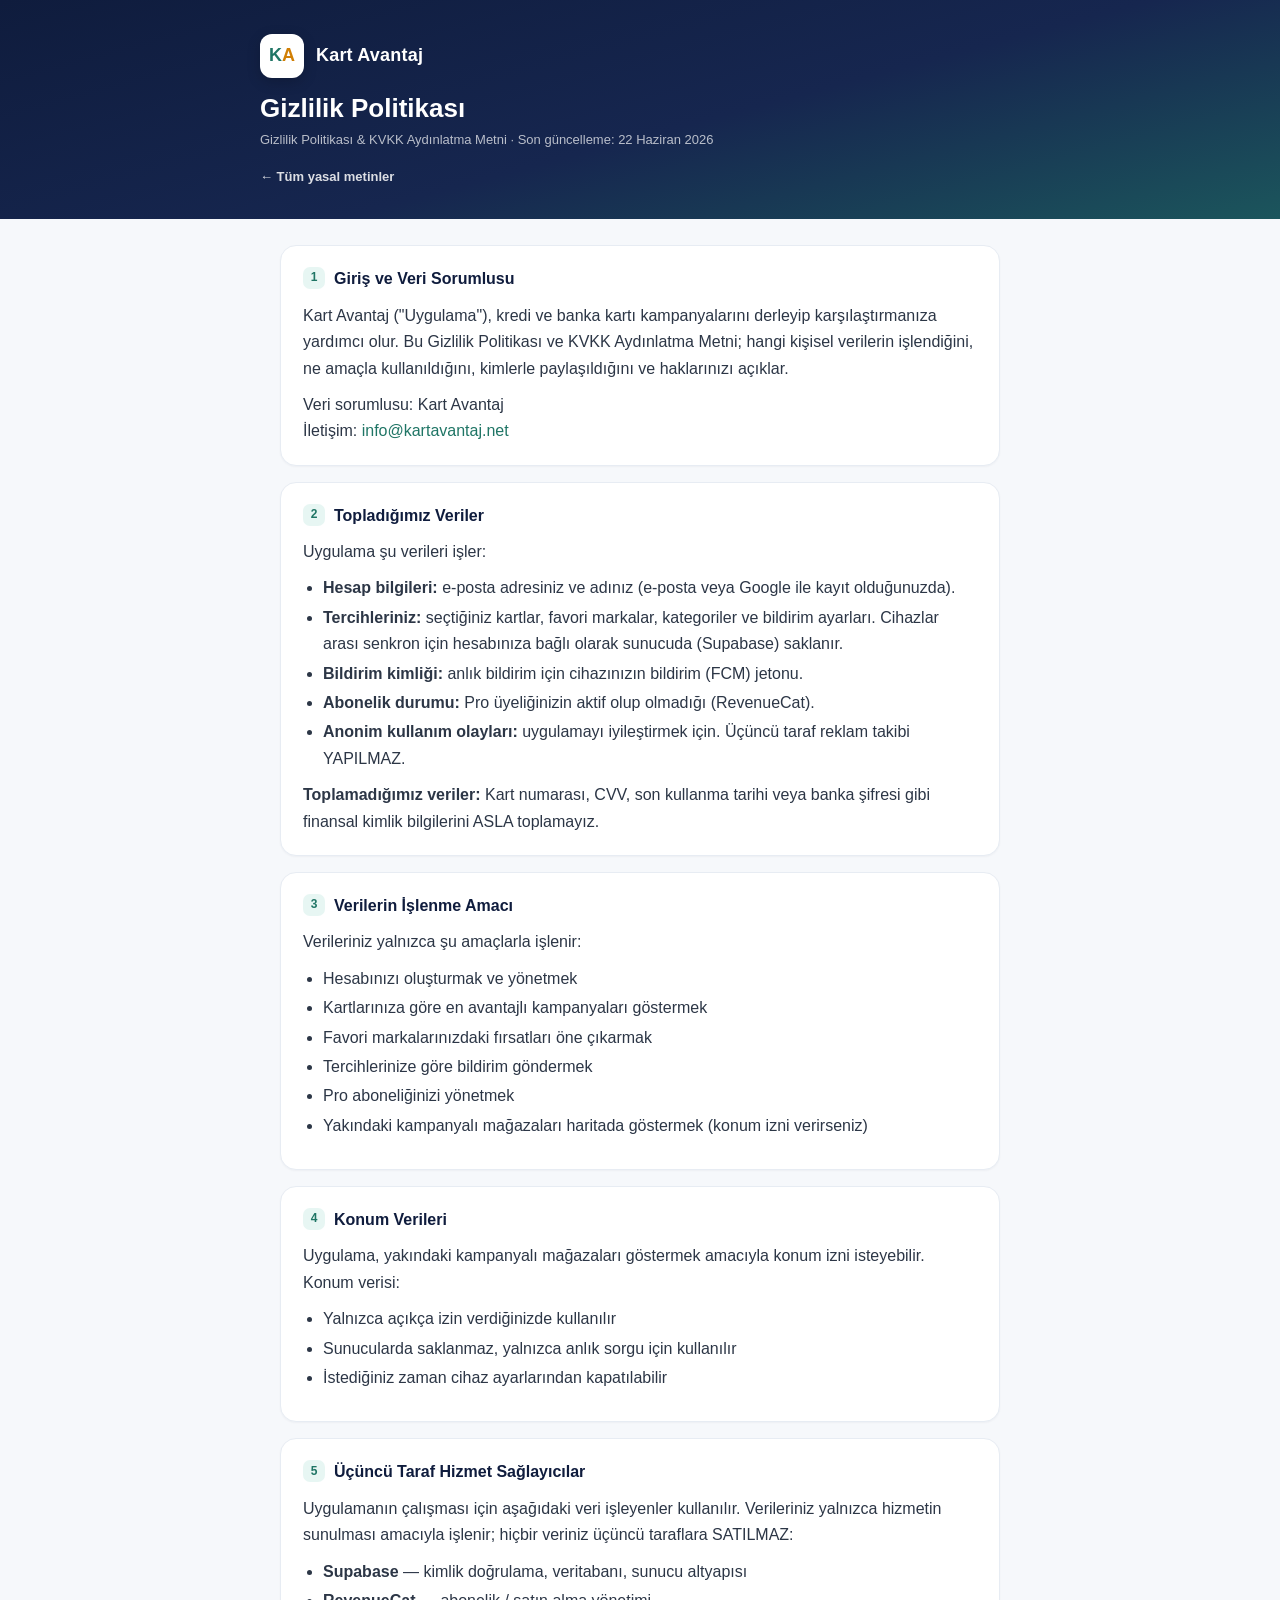
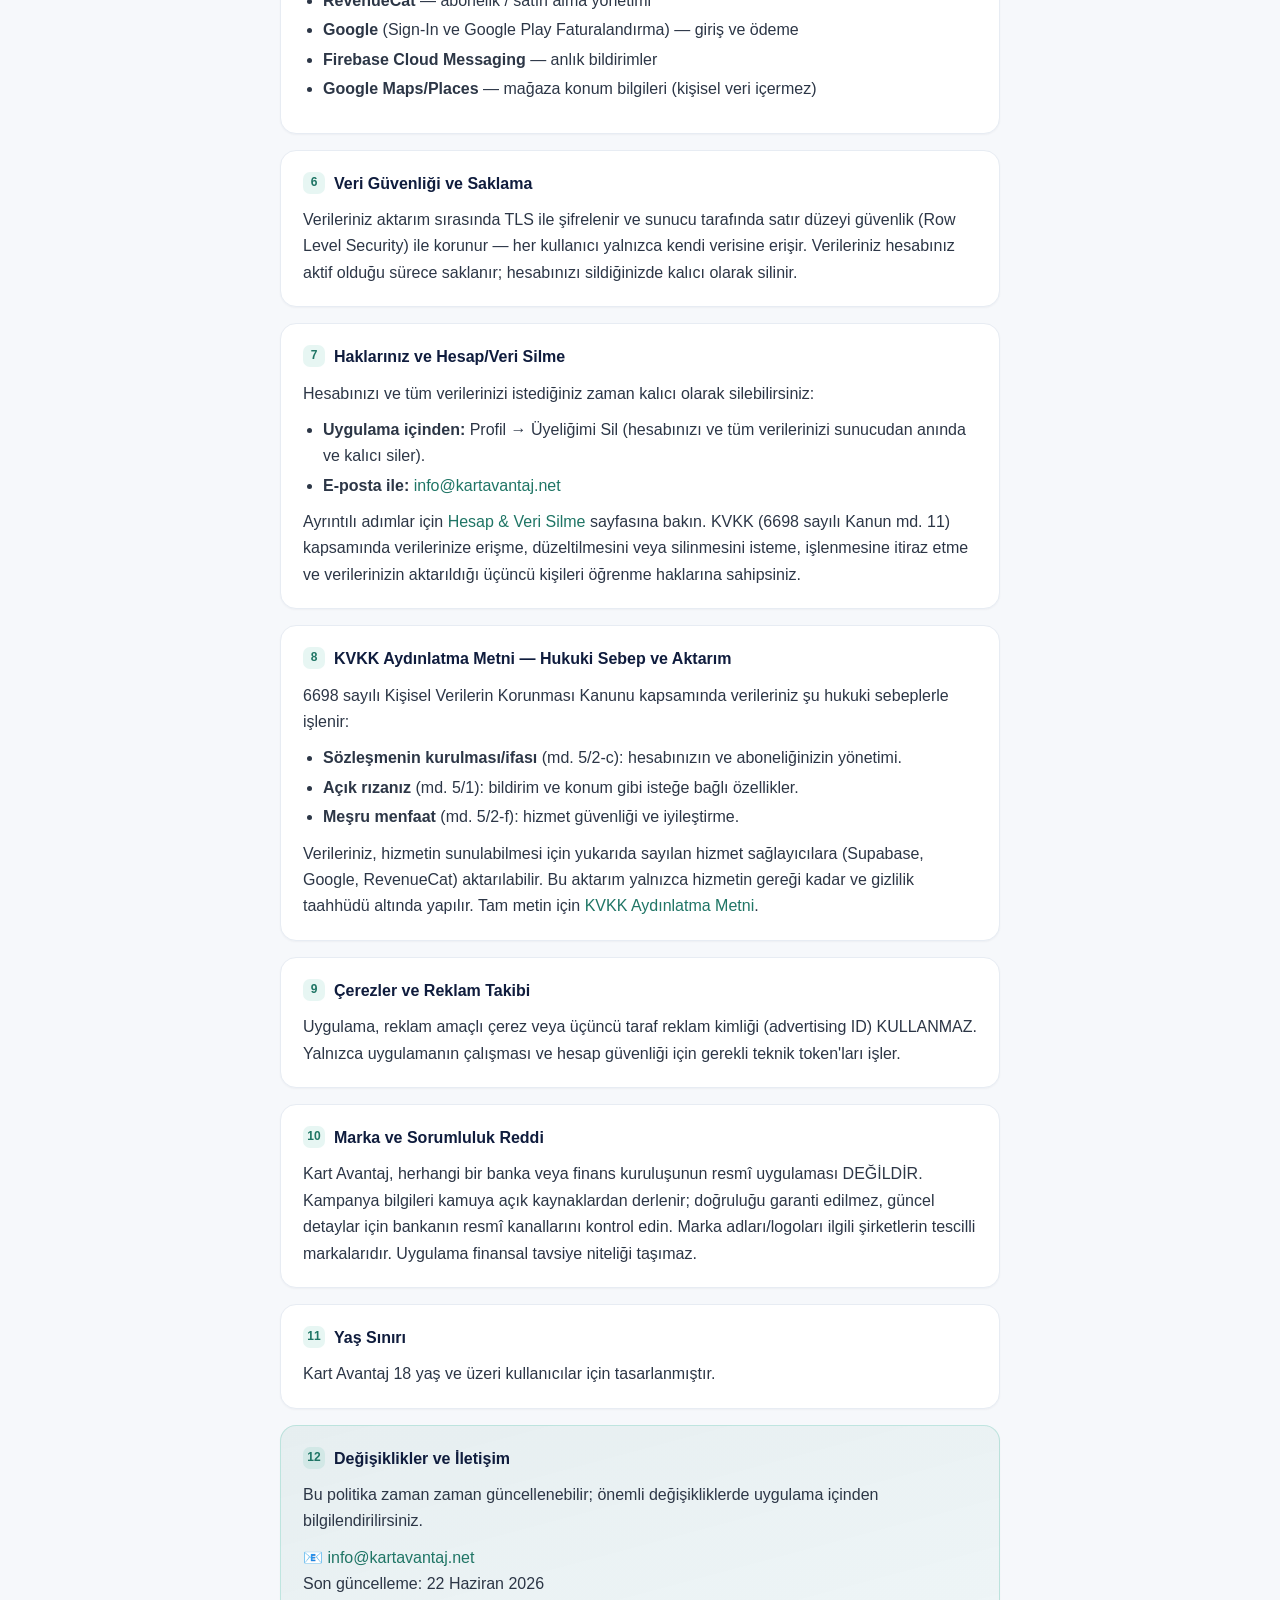
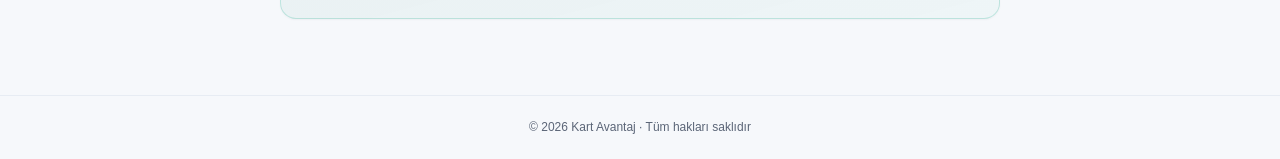
==== gizlilik-politikasi.html @ 38540808 "Kart Avantaj yasal dokumanlar: gizlilik, kullanim kosullari, KVKK, hesap silme Co-Authored-By: Claud" ====
<!doctype html>
<html lang="tr">
<head>
<meta charset="utf-8">
<meta name="viewport" content="width=device-width, initial-scale=1">
<title>Gizlilik Politikası — Kart Avantaj</title>
<meta name="description" content="Kart Avantaj gizlilik politikası: işlenen veriler, amaçlar, üçüncü taraflar, güvenlik ve haklarınız.">
<link rel="stylesheet" href="style.css">
</head>
<body>
<header class="header">
  <div class="wrap">
    <div class="brand"><span class="mark"><b>K</b><i>A</i></span><span class="name">Kart Avantaj</span></div>
    <h1>Gizlilik Politikası</h1>
    <p class="sub">Gizlilik Politikası & KVKK Aydınlatma Metni · Son güncelleme: 22 Haziran 2026</p>
    <a class="back" href="index.html">← Tüm yasal metinler</a>
  </div>
</header>

<div class="container">
  <div class="card"><h2><span class="n">1</span> Giriş ve Veri Sorumlusu</h2>
    <p>Kart Avantaj ("Uygulama"), kredi ve banka kartı kampanyalarını derleyip karşılaştırmanıza yardımcı olur. Bu Gizlilik Politikası ve KVKK Aydınlatma Metni; hangi kişisel verilerin işlendiğini, ne amaçla kullanıldığını, kimlerle paylaşıldığını ve haklarınızı açıklar.</p>
    <p>Veri sorumlusu: Kart Avantaj<br>İletişim: <a href="mailto:info@kartavantaj.net">info@kartavantaj.net</a></p>
  </div>

  <div class="card"><h2><span class="n">2</span> Topladığımız Veriler</h2>
    <p>Uygulama şu verileri işler:</p>
    <ul>
      <li><b>Hesap bilgileri:</b> e-posta adresiniz ve adınız (e-posta veya Google ile kayıt olduğunuzda).</li>
      <li><b>Tercihleriniz:</b> seçtiğiniz kartlar, favori markalar, kategoriler ve bildirim ayarları. Cihazlar arası senkron için hesabınıza bağlı olarak sunucuda (Supabase) saklanır.</li>
      <li><b>Bildirim kimliği:</b> anlık bildirim için cihazınızın bildirim (FCM) jetonu.</li>
      <li><b>Abonelik durumu:</b> Pro üyeliğinizin aktif olup olmadığı (RevenueCat).</li>
      <li><b>Anonim kullanım olayları:</b> uygulamayı iyileştirmek için. Üçüncü taraf reklam takibi YAPILMAZ.</li>
    </ul>
    <p><b>Toplamadığımız veriler:</b> Kart numarası, CVV, son kullanma tarihi veya banka şifresi gibi finansal kimlik bilgilerini ASLA toplamayız.</p>
  </div>

  <div class="card"><h2><span class="n">3</span> Verilerin İşlenme Amacı</h2>
    <p>Verileriniz yalnızca şu amaçlarla işlenir:</p>
    <ul>
      <li>Hesabınızı oluşturmak ve yönetmek</li>
      <li>Kartlarınıza göre en avantajlı kampanyaları göstermek</li>
      <li>Favori markalarınızdaki fırsatları öne çıkarmak</li>
      <li>Tercihlerinize göre bildirim göndermek</li>
      <li>Pro aboneliğinizi yönetmek</li>
      <li>Yakındaki kampanyalı mağazaları haritada göstermek (konum izni verirseniz)</li>
    </ul>
  </div>

  <div class="card"><h2><span class="n">4</span> Konum Verileri</h2>
    <p>Uygulama, yakındaki kampanyalı mağazaları göstermek amacıyla konum izni isteyebilir. Konum verisi:</p>
    <ul>
      <li>Yalnızca açıkça izin verdiğinizde kullanılır</li>
      <li>Sunucularda saklanmaz, yalnızca anlık sorgu için kullanılır</li>
      <li>İstediğiniz zaman cihaz ayarlarından kapatılabilir</li>
    </ul>
  </div>

  <div class="card"><h2><span class="n">5</span> Üçüncü Taraf Hizmet Sağlayıcılar</h2>
    <p>Uygulamanın çalışması için aşağıdaki veri işleyenler kullanılır. Verileriniz yalnızca hizmetin sunulması amacıyla işlenir; hiçbir veriniz üçüncü taraflara SATILMAZ:</p>
    <ul>
      <li><b>Supabase</b> — kimlik doğrulama, veritabanı, sunucu altyapısı</li>
      <li><b>RevenueCat</b> — abonelik / satın alma yönetimi</li>
      <li><b>Google</b> (Sign-In ve Google Play Faturalandırma) — giriş ve ödeme</li>
      <li><b>Firebase Cloud Messaging</b> — anlık bildirimler</li>
      <li><b>Google Maps/Places</b> — mağaza konum bilgileri (kişisel veri içermez)</li>
    </ul>
  </div>

  <div class="card"><h2><span class="n">6</span> Veri Güvenliği ve Saklama</h2>
    <p>Verileriniz aktarım sırasında TLS ile şifrelenir ve sunucu tarafında satır düzeyi güvenlik (Row Level Security) ile korunur — her kullanıcı yalnızca kendi verisine erişir. Verileriniz hesabınız aktif olduğu sürece saklanır; hesabınızı sildiğinizde kalıcı olarak silinir.</p>
  </div>

  <div class="card"><h2><span class="n">7</span> Haklarınız ve Hesap/Veri Silme</h2>
    <p>Hesabınızı ve tüm verilerinizi istediğiniz zaman kalıcı olarak silebilirsiniz:</p>
    <ul>
      <li><b>Uygulama içinden:</b> Profil → Üyeliğimi Sil (hesabınızı ve tüm verilerinizi sunucudan anında ve kalıcı siler).</li>
      <li><b>E-posta ile:</b> <a href="mailto:info@kartavantaj.net">info@kartavantaj.net</a></li>
    </ul>
    <p>Ayrıntılı adımlar için <a href="hesap-silme.html">Hesap &amp; Veri Silme</a> sayfasına bakın. KVKK (6698 sayılı Kanun md. 11) kapsamında verilerinize erişme, düzeltilmesini veya silinmesini isteme, işlenmesine itiraz etme ve verilerinizin aktarıldığı üçüncü kişileri öğrenme haklarına sahipsiniz.</p>
  </div>

  <div class="card"><h2><span class="n">8</span> KVKK Aydınlatma Metni — Hukuki Sebep ve Aktarım</h2>
    <p>6698 sayılı Kişisel Verilerin Korunması Kanunu kapsamında verileriniz şu hukuki sebeplerle işlenir:</p>
    <ul>
      <li><b>Sözleşmenin kurulması/ifası</b> (md. 5/2-c): hesabınızın ve aboneliğinizin yönetimi.</li>
      <li><b>Açık rızanız</b> (md. 5/1): bildirim ve konum gibi isteğe bağlı özellikler.</li>
      <li><b>Meşru menfaat</b> (md. 5/2-f): hizmet güvenliği ve iyileştirme.</li>
    </ul>
    <p>Verileriniz, hizmetin sunulabilmesi için yukarıda sayılan hizmet sağlayıcılara (Supabase, Google, RevenueCat) aktarılabilir. Bu aktarım yalnızca hizmetin gereği kadar ve gizlilik taahhüdü altında yapılır. Tam metin için <a href="kvkk-aydinlatma.html">KVKK Aydınlatma Metni</a>.</p>
  </div>

  <div class="card"><h2><span class="n">9</span> Çerezler ve Reklam Takibi</h2>
    <p>Uygulama, reklam amaçlı çerez veya üçüncü taraf reklam kimliği (advertising ID) KULLANMAZ. Yalnızca uygulamanın çalışması ve hesap güvenliği için gerekli teknik token'ları işler.</p>
  </div>

  <div class="card"><h2><span class="n">10</span> Marka ve Sorumluluk Reddi</h2>
    <p>Kart Avantaj, herhangi bir banka veya finans kuruluşunun resmî uygulaması DEĞİLDİR. Kampanya bilgileri kamuya açık kaynaklardan derlenir; doğruluğu garanti edilmez, güncel detaylar için bankanın resmî kanallarını kontrol edin. Marka adları/logoları ilgili şirketlerin tescilli markalarıdır. Uygulama finansal tavsiye niteliği taşımaz.</p>
  </div>

  <div class="card"><h2><span class="n">11</span> Yaş Sınırı</h2>
    <p>Kart Avantaj 18 yaş ve üzeri kullanıcılar için tasarlanmıştır.</p>
  </div>

  <div class="card contact"><h2><span class="n">12</span> Değişiklikler ve İletişim</h2>
    <p>Bu politika zaman zaman güncellenebilir; önemli değişikliklerde uygulama içinden bilgilendirilirsiniz.</p>
    <p>📧 <a href="mailto:info@kartavantaj.net">info@kartavantaj.net</a><br>Son güncelleme: 22 Haziran 2026</p>
  </div>
</div>

<div class="footer">© 2026 Kart Avantaj · Tüm hakları saklıdır</div>
</body>
</html>
---- style.css ----
:root{
  --navy:#0F1C3D; --navy2:#16264f; --teal:#1F7565; --teal2:#36B89A;
  --gold:#F4C24A; --gold2:#D17F05; --ink:#1b2330; --muted:#5b6577;
  --bg:#f6f8fb; --card:#ffffff; --line:#e7ecf3;
}
*{box-sizing:border-box}
html{-webkit-text-size-adjust:100%}
body{
  margin:0; font-family:-apple-system,BlinkMacSystemFont,"Segoe UI",Roboto,Helvetica,Arial,sans-serif;
  color:var(--ink); background:var(--bg); line-height:1.65; font-size:16px;
}
a{color:var(--teal); text-decoration:none}
a:hover{text-decoration:underline}
.header{
  background:linear-gradient(165deg,var(--navy) 0%,var(--navy2) 55%,var(--teal) 130%);
  color:#fff; padding:34px 20px 30px;
}
.header .wrap{max-width:760px; margin:0 auto}
.brand{display:flex; align-items:center; gap:12px; margin-bottom:14px}
.brand .mark{
  width:44px; height:44px; border-radius:12px; background:#fff; color:var(--navy);
  display:flex; align-items:center; justify-content:center; font-weight:800; font-size:18px;
  box-shadow:0 4px 14px rgba(0,0,0,.18);
}
.brand .mark b{color:var(--teal)} .brand .mark i{color:var(--gold2); font-style:normal}
.brand .name{font-weight:800; font-size:18px; letter-spacing:.2px}
.header h1{margin:6px 0 4px; font-size:26px; line-height:1.25; font-weight:800}
.header .sub{color:rgba(255,255,255,.7); font-size:13px; margin:0}
.back{display:inline-block; margin-top:16px; color:rgba(255,255,255,.85); font-size:13px; font-weight:600}
.container{max-width:760px; margin:0 auto; padding:26px 20px 60px}
.card{
  background:var(--card); border:1px solid var(--line); border-radius:16px;
  padding:20px 22px; margin-bottom:16px; box-shadow:0 1px 2px rgba(16,28,61,.04);
}
.card h2{
  font-size:16px; margin:0 0 10px; color:var(--navy); display:flex; gap:9px; align-items:flex-start;
}
.card h2 .n{
  flex:0 0 auto; width:22px; height:22px; border-radius:7px; background:rgba(54,184,154,.12);
  color:var(--teal); font-size:12px; font-weight:800; display:flex; align-items:center; justify-content:center; margin-top:1px;
}
.card p{margin:0 0 10px; color:#2c3646; white-space:pre-line}
.card p:last-child{margin-bottom:0}
.card ul{margin:6px 0 10px; padding-left:20px} .card li{margin:3px 0; color:#2c3646}
.lede{color:var(--muted); font-size:14px; margin:-4px 0 18px}
.index-grid{display:grid; gap:12px; grid-template-columns:1fr}
@media(min-width:560px){.index-grid{grid-template-columns:1fr 1fr}}
.tile{
  display:block; background:var(--card); border:1px solid var(--line); border-radius:16px;
  padding:18px 18px; transition:transform .12s ease,box-shadow .12s ease; color:inherit;
}
.tile:hover{transform:translateY(-2px); box-shadow:0 8px 22px rgba(16,28,61,.10); text-decoration:none}
.tile .t{font-weight:800; color:var(--navy); font-size:15px; margin-bottom:4px}
.tile .d{color:var(--muted); font-size:13px}
.pill{display:inline-block; background:rgba(244,194,74,.16); color:var(--gold2); font-weight:700;
  font-size:12px; padding:3px 10px; border-radius:999px; margin-bottom:14px}
.footer{border-top:1px solid var(--line); text-align:center; color:var(--muted); font-size:12px; padding:22px}
.contact{background:linear-gradient(165deg,rgba(31,117,101,.07),rgba(54,184,154,.04));
  border-color:rgba(54,184,154,.25)}
code{background:#eef2f7; padding:2px 6px; border-radius:6px; font-size:13px}
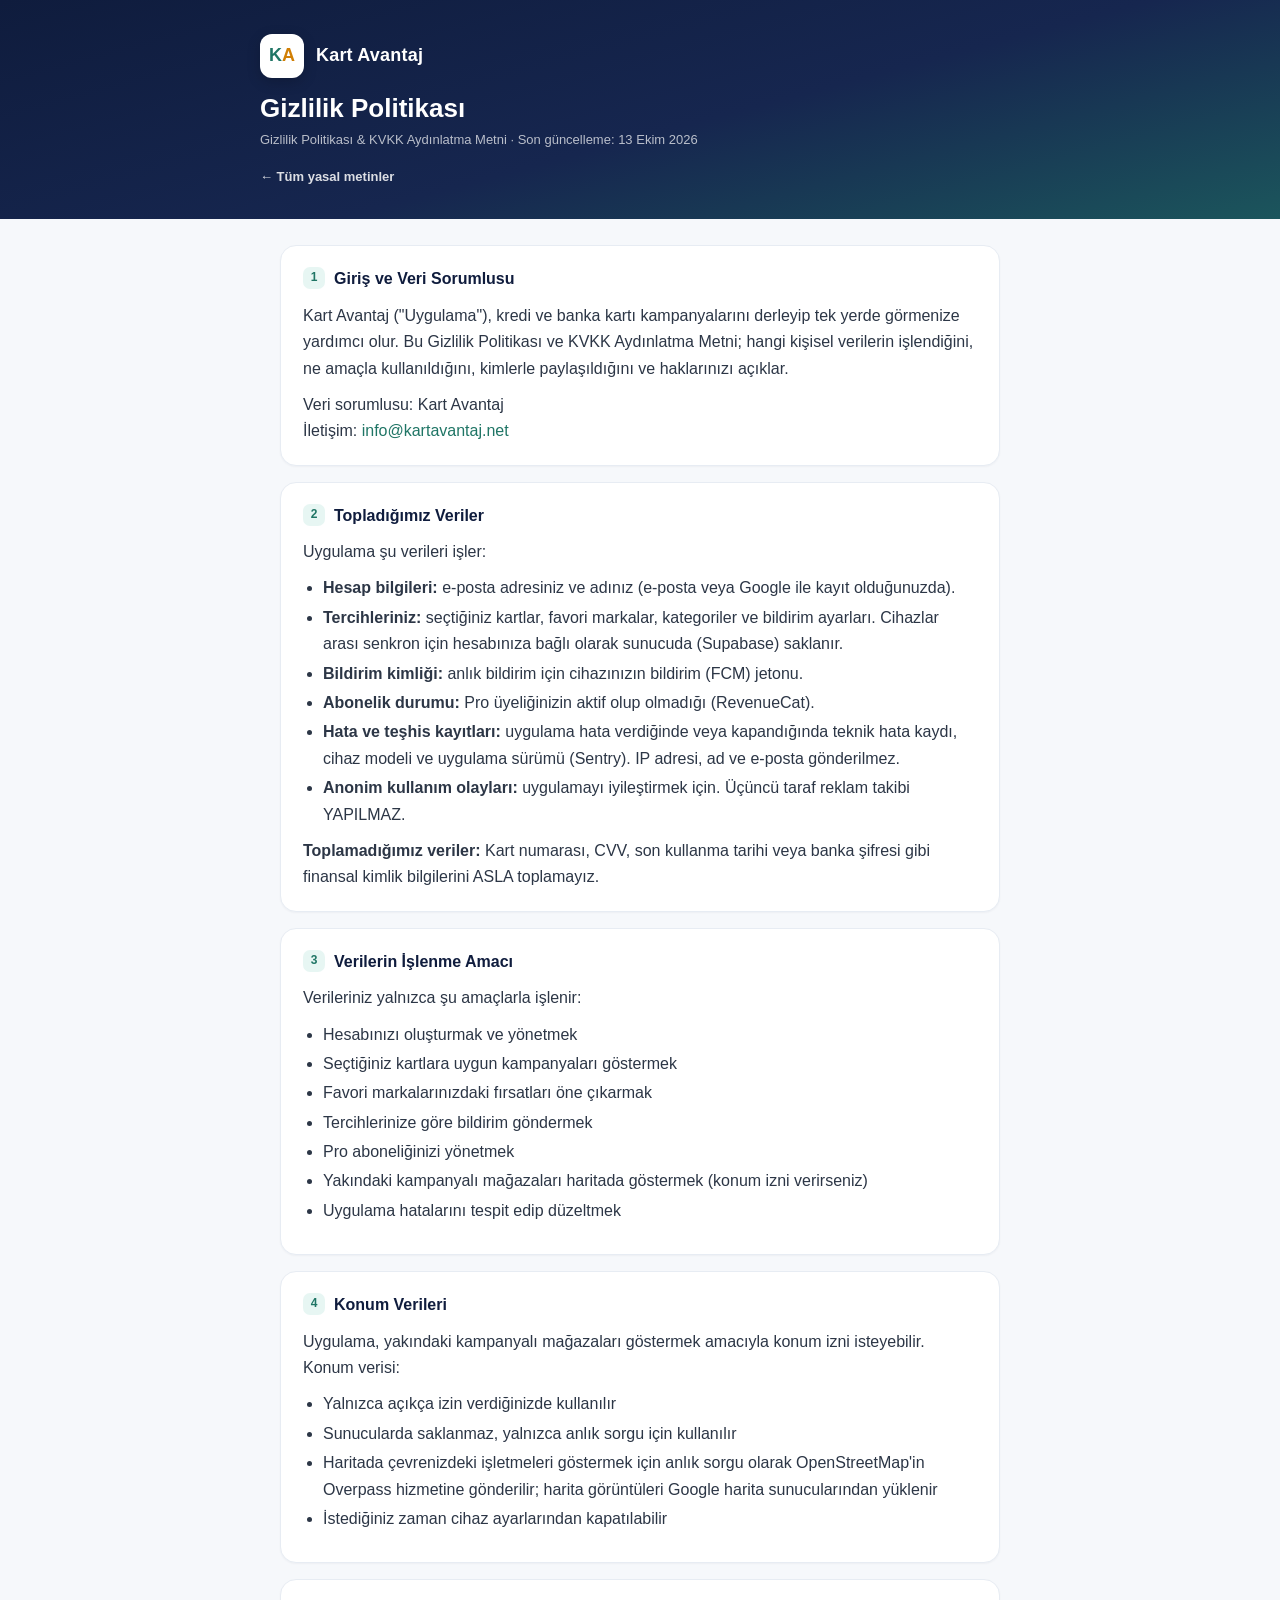
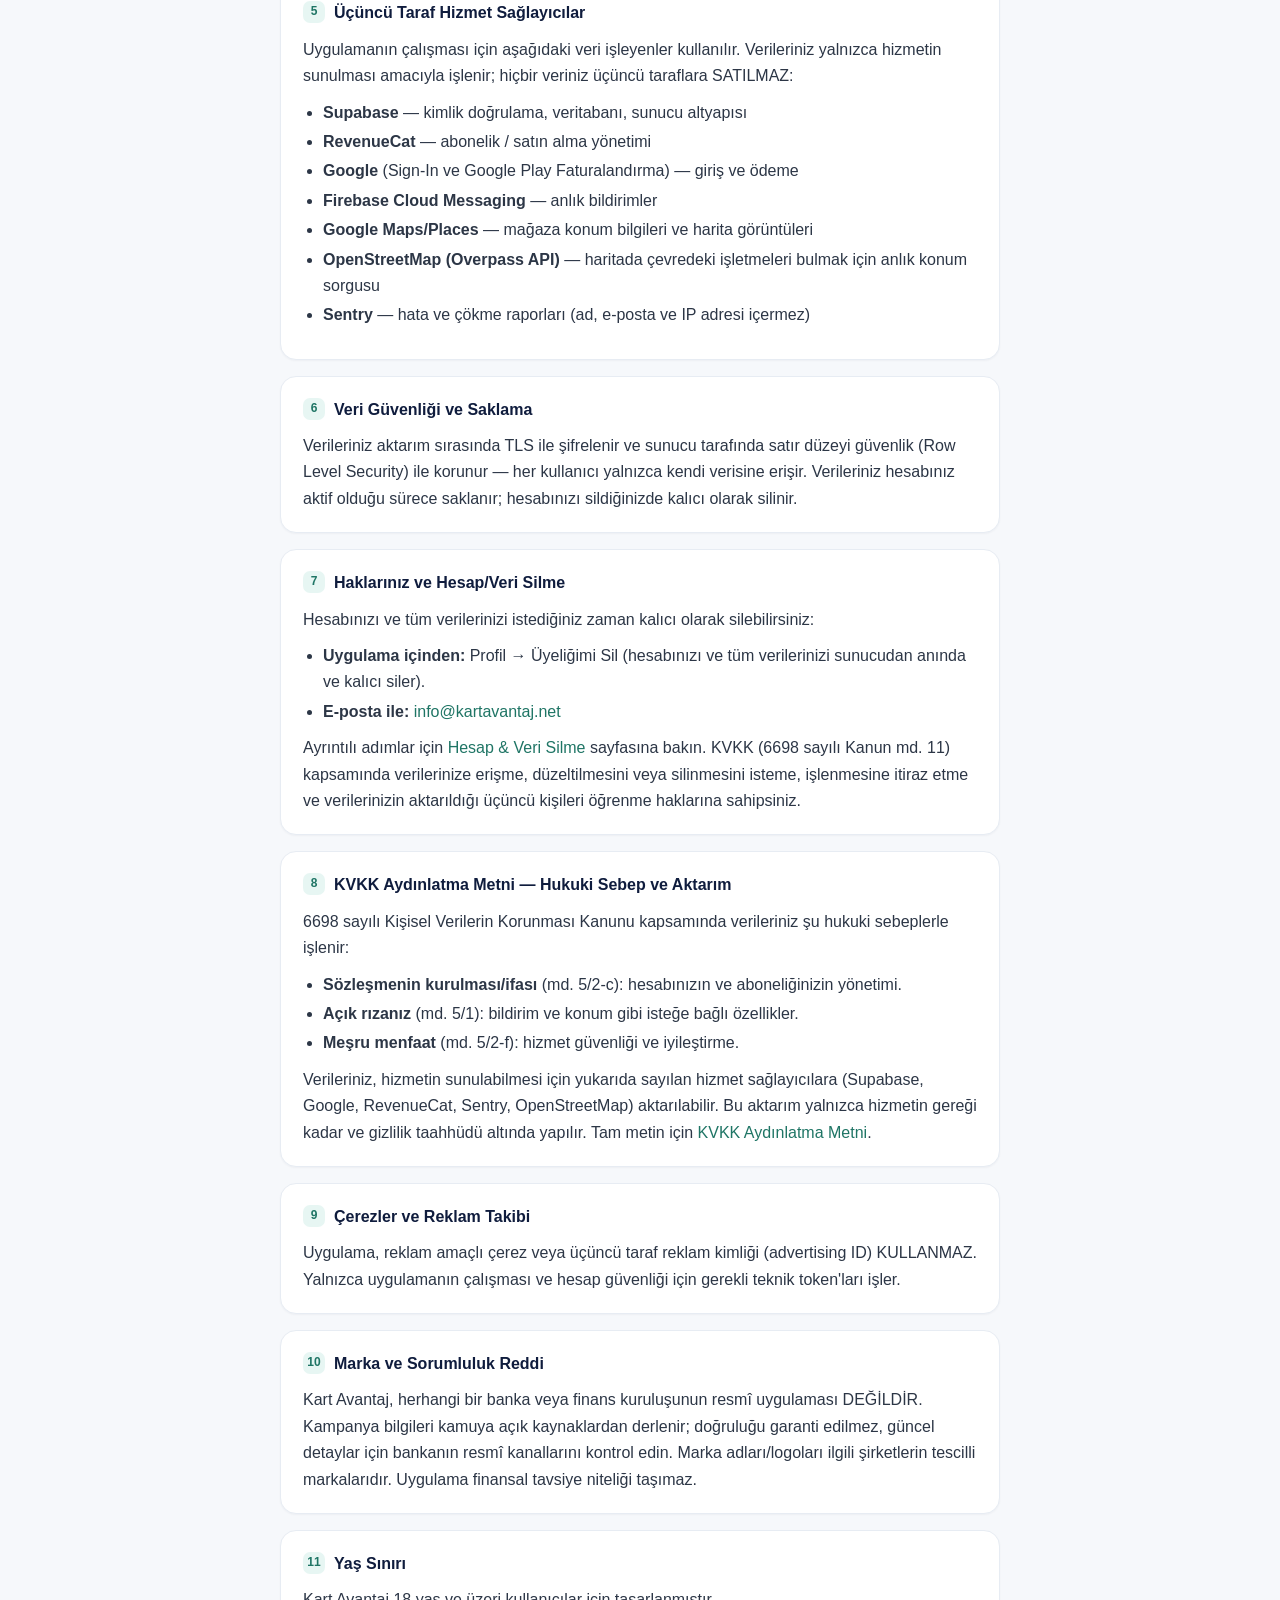
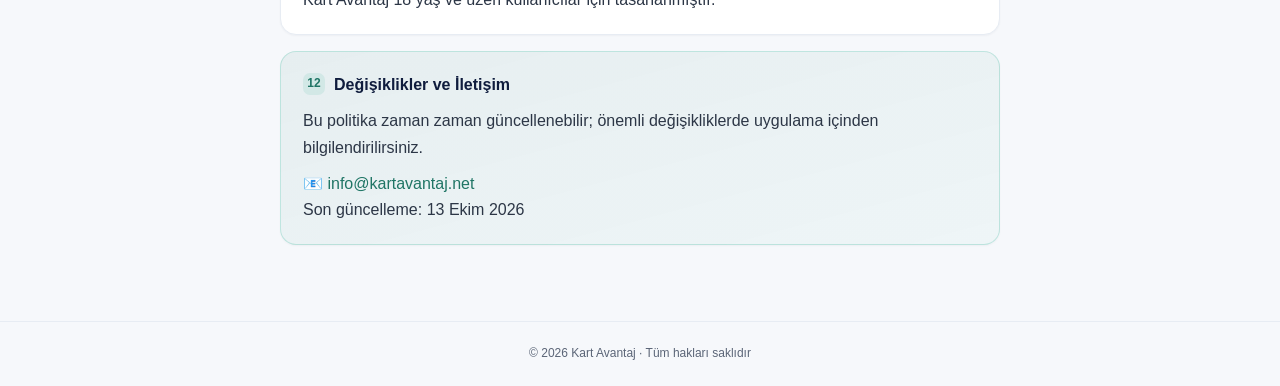
==== commit bdb2a249: "Gizlilik ve KVKK metni: kod7 ile uyum, Sentry ve konum aktarımı - "Karşılaştırma" ve "en avantajlı" " ====
--- a/gizlilik-politikasi.html
+++ b/gizlilik-politikasi.html
@@ -12,14 +12,14 @@
   <div class="wrap">
     <div class="brand"><span class="mark"><b>K</b><i>A</i></span><span class="name">Kart Avantaj</span></div>
     <h1>Gizlilik Politikası</h1>
-    <p class="sub">Gizlilik Politikası & KVKK Aydınlatma Metni · Son güncelleme: 22 Haziran 2026</p>
+    <p class="sub">Gizlilik Politikası & KVKK Aydınlatma Metni · Son güncelleme: 13 Ekim 2026</p>
     <a class="back" href="index.html">← Tüm yasal metinler</a>
   </div>
 </header>
 
 <div class="container">
   <div class="card"><h2><span class="n">1</span> Giriş ve Veri Sorumlusu</h2>
-    <p>Kart Avantaj ("Uygulama"), kredi ve banka kartı kampanyalarını derleyip karşılaştırmanıza yardımcı olur. Bu Gizlilik Politikası ve KVKK Aydınlatma Metni; hangi kişisel verilerin işlendiğini, ne amaçla kullanıldığını, kimlerle paylaşıldığını ve haklarınızı açıklar.</p>
+    <p>Kart Avantaj ("Uygulama"), kredi ve banka kartı kampanyalarını derleyip tek yerde görmenize yardımcı olur. Bu Gizlilik Politikası ve KVKK Aydınlatma Metni; hangi kişisel verilerin işlendiğini, ne amaçla kullanıldığını, kimlerle paylaşıldığını ve haklarınızı açıklar.</p>
     <p>Veri sorumlusu: Kart Avantaj<br>İletişim: <a href="mailto:info@kartavantaj.net">info@kartavantaj.net</a></p>
   </div>
 
@@ -30,6 +30,7 @@
       <li><b>Tercihleriniz:</b> seçtiğiniz kartlar, favori markalar, kategoriler ve bildirim ayarları. Cihazlar arası senkron için hesabınıza bağlı olarak sunucuda (Supabase) saklanır.</li>
       <li><b>Bildirim kimliği:</b> anlık bildirim için cihazınızın bildirim (FCM) jetonu.</li>
       <li><b>Abonelik durumu:</b> Pro üyeliğinizin aktif olup olmadığı (RevenueCat).</li>
+      <li><b>Hata ve teşhis kayıtları:</b> uygulama hata verdiğinde veya kapandığında teknik hata kaydı, cihaz modeli ve uygulama sürümü (Sentry). IP adresi, ad ve e-posta gönderilmez.</li>
       <li><b>Anonim kullanım olayları:</b> uygulamayı iyileştirmek için. Üçüncü taraf reklam takibi YAPILMAZ.</li>
     </ul>
     <p><b>Toplamadığımız veriler:</b> Kart numarası, CVV, son kullanma tarihi veya banka şifresi gibi finansal kimlik bilgilerini ASLA toplamayız.</p>
@@ -39,11 +40,12 @@
     <p>Verileriniz yalnızca şu amaçlarla işlenir:</p>
     <ul>
       <li>Hesabınızı oluşturmak ve yönetmek</li>
-      <li>Kartlarınıza göre en avantajlı kampanyaları göstermek</li>
+      <li>Seçtiğiniz kartlara uygun kampanyaları göstermek</li>
       <li>Favori markalarınızdaki fırsatları öne çıkarmak</li>
       <li>Tercihlerinize göre bildirim göndermek</li>
       <li>Pro aboneliğinizi yönetmek</li>
       <li>Yakındaki kampanyalı mağazaları haritada göstermek (konum izni verirseniz)</li>
+      <li>Uygulama hatalarını tespit edip düzeltmek</li>
     </ul>
   </div>
 
@@ -52,6 +54,7 @@
     <ul>
       <li>Yalnızca açıkça izin verdiğinizde kullanılır</li>
       <li>Sunucularda saklanmaz, yalnızca anlık sorgu için kullanılır</li>
+      <li>Haritada çevrenizdeki işletmeleri göstermek için anlık sorgu olarak OpenStreetMap'in Overpass hizmetine gönderilir; harita görüntüleri Google harita sunucularından yüklenir</li>
       <li>İstediğiniz zaman cihaz ayarlarından kapatılabilir</li>
     </ul>
   </div>
@@ -63,7 +66,9 @@
       <li><b>RevenueCat</b> — abonelik / satın alma yönetimi</li>
       <li><b>Google</b> (Sign-In ve Google Play Faturalandırma) — giriş ve ödeme</li>
       <li><b>Firebase Cloud Messaging</b> — anlık bildirimler</li>
-      <li><b>Google Maps/Places</b> — mağaza konum bilgileri (kişisel veri içermez)</li>
+      <li><b>Google Maps/Places</b> — mağaza konum bilgileri ve harita görüntüleri</li>
+      <li><b>OpenStreetMap (Overpass API)</b> — haritada çevredeki işletmeleri bulmak için anlık konum sorgusu</li>
+      <li><b>Sentry</b> — hata ve çökme raporları (ad, e-posta ve IP adresi içermez)</li>
     </ul>
   </div>
 
@@ -87,7 +92,7 @@
       <li><b>Açık rızanız</b> (md. 5/1): bildirim ve konum gibi isteğe bağlı özellikler.</li>
       <li><b>Meşru menfaat</b> (md. 5/2-f): hizmet güvenliği ve iyileştirme.</li>
     </ul>
-    <p>Verileriniz, hizmetin sunulabilmesi için yukarıda sayılan hizmet sağlayıcılara (Supabase, Google, RevenueCat) aktarılabilir. Bu aktarım yalnızca hizmetin gereği kadar ve gizlilik taahhüdü altında yapılır. Tam metin için <a href="kvkk-aydinlatma.html">KVKK Aydınlatma Metni</a>.</p>
+    <p>Verileriniz, hizmetin sunulabilmesi için yukarıda sayılan hizmet sağlayıcılara (Supabase, Google, RevenueCat, Sentry, OpenStreetMap) aktarılabilir. Bu aktarım yalnızca hizmetin gereği kadar ve gizlilik taahhüdü altında yapılır. Tam metin için <a href="kvkk-aydinlatma.html">KVKK Aydınlatma Metni</a>.</p>
   </div>
 
   <div class="card"><h2><span class="n">9</span> Çerezler ve Reklam Takibi</h2>
@@ -104,7 +109,7 @@
 
   <div class="card contact"><h2><span class="n">12</span> Değişiklikler ve İletişim</h2>
     <p>Bu politika zaman zaman güncellenebilir; önemli değişikliklerde uygulama içinden bilgilendirilirsiniz.</p>
-    <p>📧 <a href="mailto:info@kartavantaj.net">info@kartavantaj.net</a><br>Son güncelleme: 22 Haziran 2026</p>
+    <p>📧 <a href="mailto:info@kartavantaj.net">info@kartavantaj.net</a><br>Son güncelleme: 13 Ekim 2026</p>
   </div>
 </div>
 
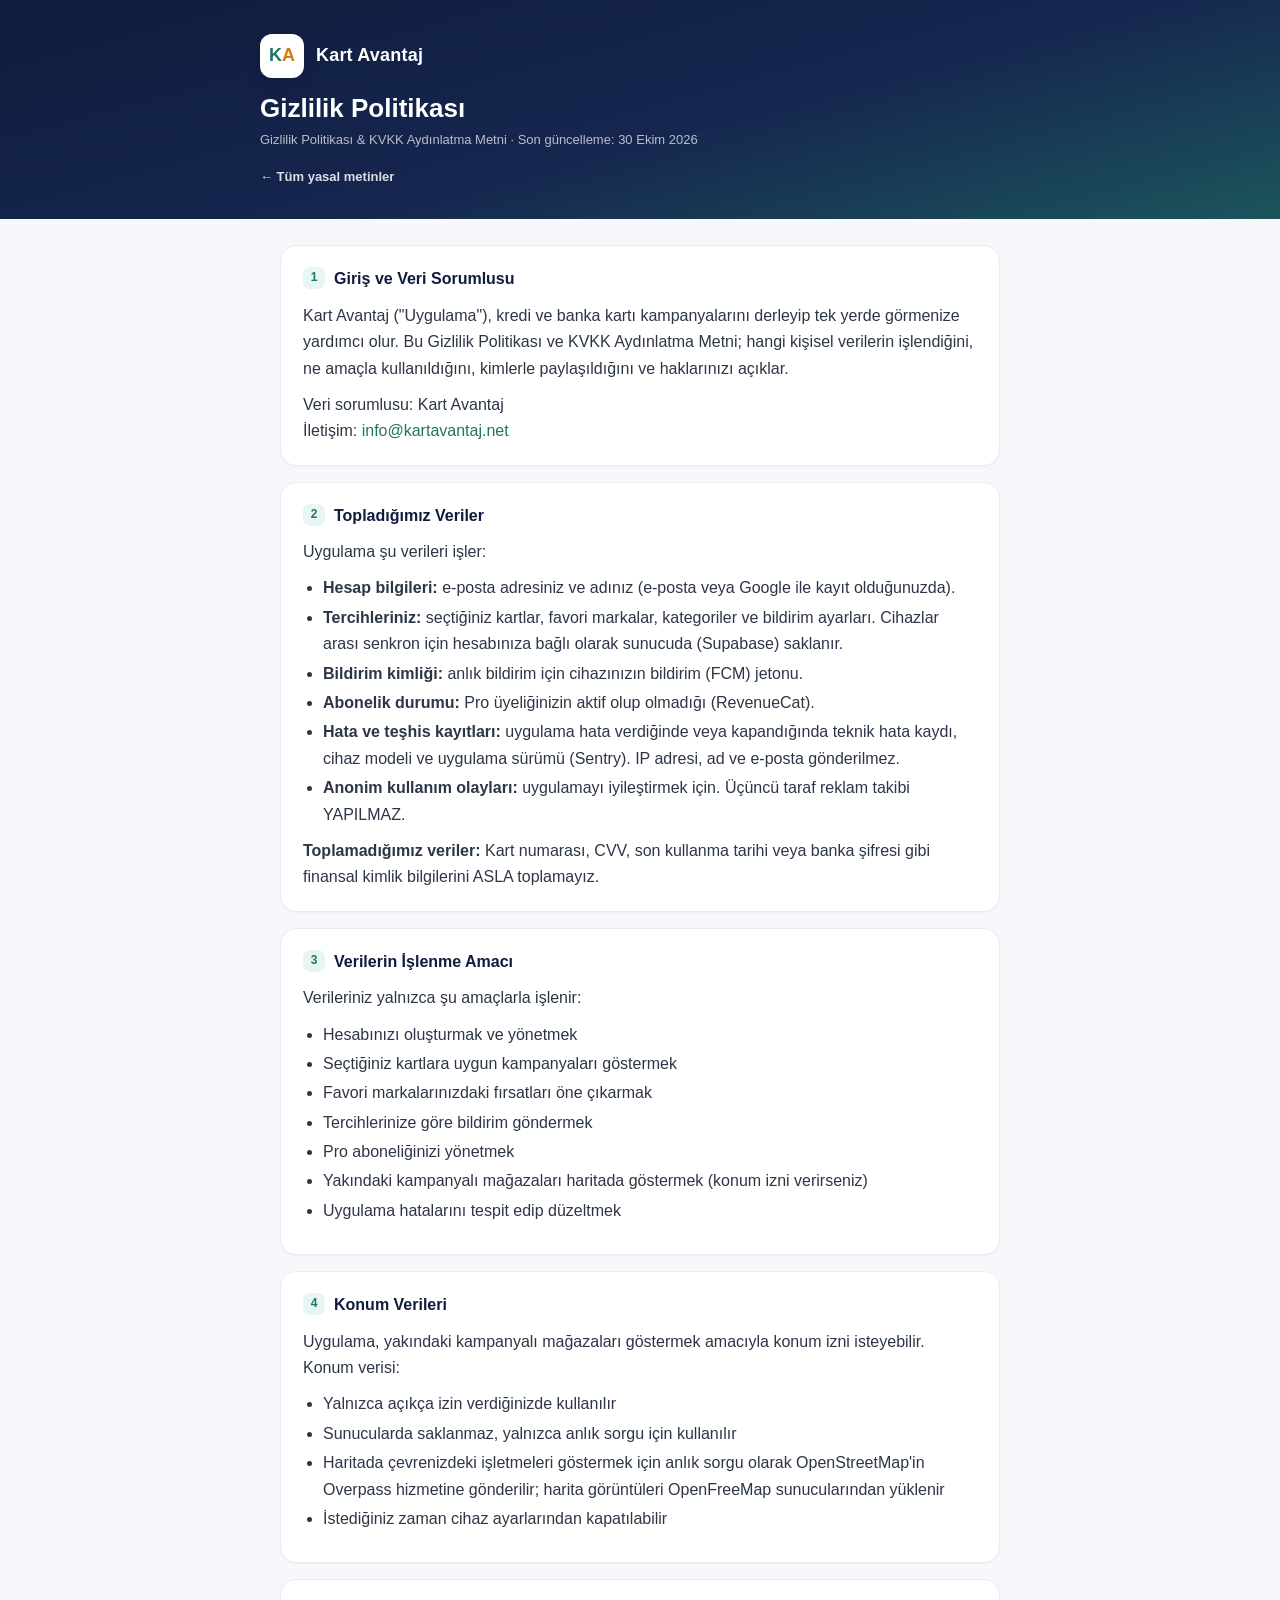
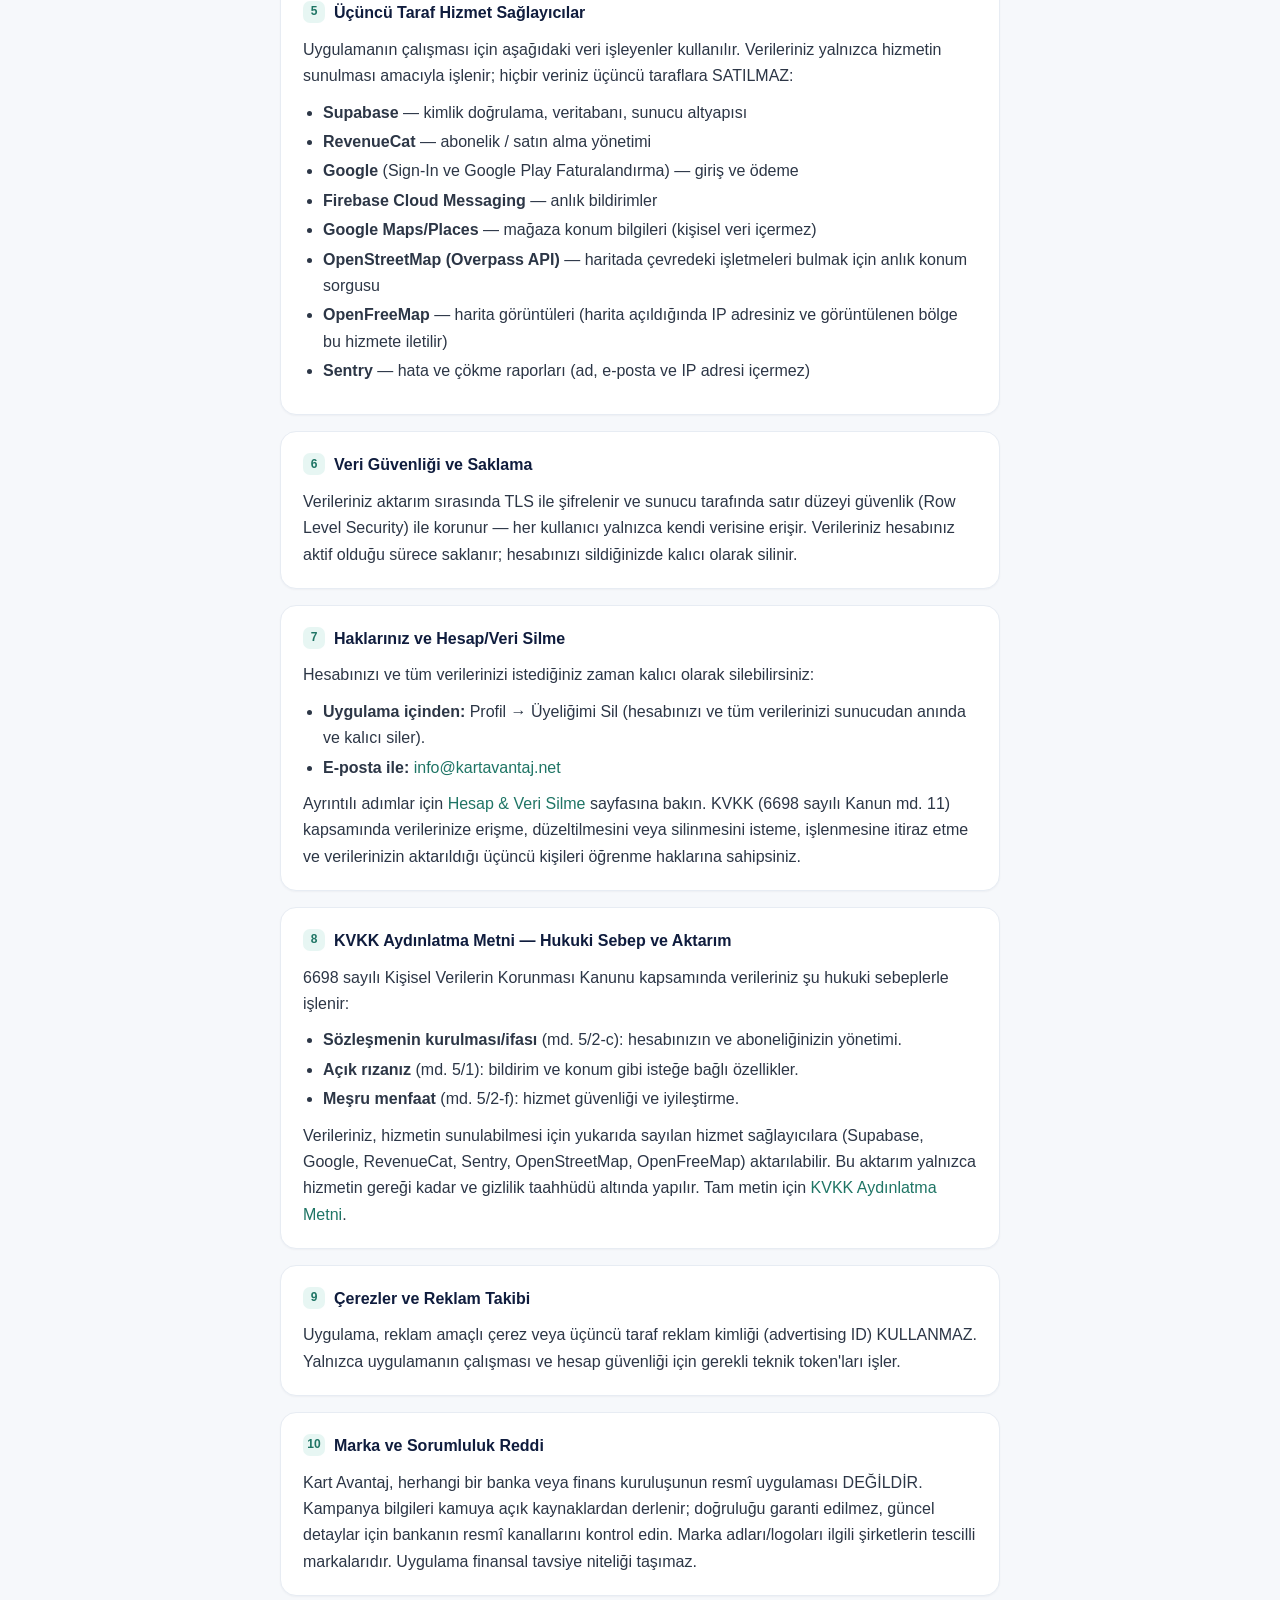
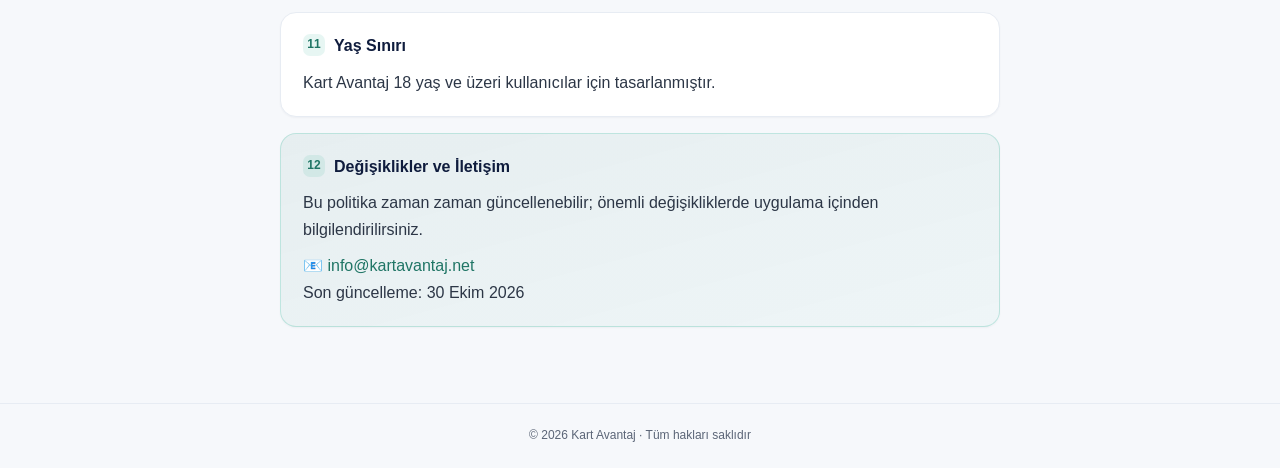
==== commit 01ca41ec: "vc9: harita görüntüleri OpenFreeMap'ten (Google karoları kaldırıldı); sağlayıcı listelerine OpenFree" ====
--- a/gizlilik-politikasi.html
+++ b/gizlilik-politikasi.html
@@ -12,7 +12,7 @@
   <div class="wrap">
     <div class="brand"><span class="mark"><b>K</b><i>A</i></span><span class="name">Kart Avantaj</span></div>
     <h1>Gizlilik Politikası</h1>
-    <p class="sub">Gizlilik Politikası & KVKK Aydınlatma Metni · Son güncelleme: 13 Ekim 2026</p>
+    <p class="sub">Gizlilik Politikası & KVKK Aydınlatma Metni · Son güncelleme: 30 Ekim 2026</p>
     <a class="back" href="index.html">← Tüm yasal metinler</a>
   </div>
 </header>
@@ -54,7 +54,7 @@
     <ul>
       <li>Yalnızca açıkça izin verdiğinizde kullanılır</li>
       <li>Sunucularda saklanmaz, yalnızca anlık sorgu için kullanılır</li>
-      <li>Haritada çevrenizdeki işletmeleri göstermek için anlık sorgu olarak OpenStreetMap'in Overpass hizmetine gönderilir; harita görüntüleri Google harita sunucularından yüklenir</li>
+      <li>Haritada çevrenizdeki işletmeleri göstermek için anlık sorgu olarak OpenStreetMap'in Overpass hizmetine gönderilir; harita görüntüleri OpenFreeMap sunucularından yüklenir</li>
       <li>İstediğiniz zaman cihaz ayarlarından kapatılabilir</li>
     </ul>
   </div>
@@ -66,8 +66,9 @@
       <li><b>RevenueCat</b> — abonelik / satın alma yönetimi</li>
       <li><b>Google</b> (Sign-In ve Google Play Faturalandırma) — giriş ve ödeme</li>
       <li><b>Firebase Cloud Messaging</b> — anlık bildirimler</li>
-      <li><b>Google Maps/Places</b> — mağaza konum bilgileri ve harita görüntüleri</li>
+      <li><b>Google Maps/Places</b> — mağaza konum bilgileri (kişisel veri içermez)</li>
       <li><b>OpenStreetMap (Overpass API)</b> — haritada çevredeki işletmeleri bulmak için anlık konum sorgusu</li>
+      <li><b>OpenFreeMap</b> — harita görüntüleri (harita açıldığında IP adresiniz ve görüntülenen bölge bu hizmete iletilir)</li>
       <li><b>Sentry</b> — hata ve çökme raporları (ad, e-posta ve IP adresi içermez)</li>
     </ul>
   </div>
@@ -92,7 +93,7 @@
       <li><b>Açık rızanız</b> (md. 5/1): bildirim ve konum gibi isteğe bağlı özellikler.</li>
       <li><b>Meşru menfaat</b> (md. 5/2-f): hizmet güvenliği ve iyileştirme.</li>
     </ul>
-    <p>Verileriniz, hizmetin sunulabilmesi için yukarıda sayılan hizmet sağlayıcılara (Supabase, Google, RevenueCat, Sentry, OpenStreetMap) aktarılabilir. Bu aktarım yalnızca hizmetin gereği kadar ve gizlilik taahhüdü altında yapılır. Tam metin için <a href="kvkk-aydinlatma.html">KVKK Aydınlatma Metni</a>.</p>
+    <p>Verileriniz, hizmetin sunulabilmesi için yukarıda sayılan hizmet sağlayıcılara (Supabase, Google, RevenueCat, Sentry, OpenStreetMap, OpenFreeMap) aktarılabilir. Bu aktarım yalnızca hizmetin gereği kadar ve gizlilik taahhüdü altında yapılır. Tam metin için <a href="kvkk-aydinlatma.html">KVKK Aydınlatma Metni</a>.</p>
   </div>
 
   <div class="card"><h2><span class="n">9</span> Çerezler ve Reklam Takibi</h2>
@@ -109,7 +110,7 @@
 
   <div class="card contact"><h2><span class="n">12</span> Değişiklikler ve İletişim</h2>
     <p>Bu politika zaman zaman güncellenebilir; önemli değişikliklerde uygulama içinden bilgilendirilirsiniz.</p>
-    <p>📧 <a href="mailto:info@kartavantaj.net">info@kartavantaj.net</a><br>Son güncelleme: 13 Ekim 2026</p>
+    <p>📧 <a href="mailto:info@kartavantaj.net">info@kartavantaj.net</a><br>Son güncelleme: 30 Ekim 2026</p>
   </div>
 </div>
 
